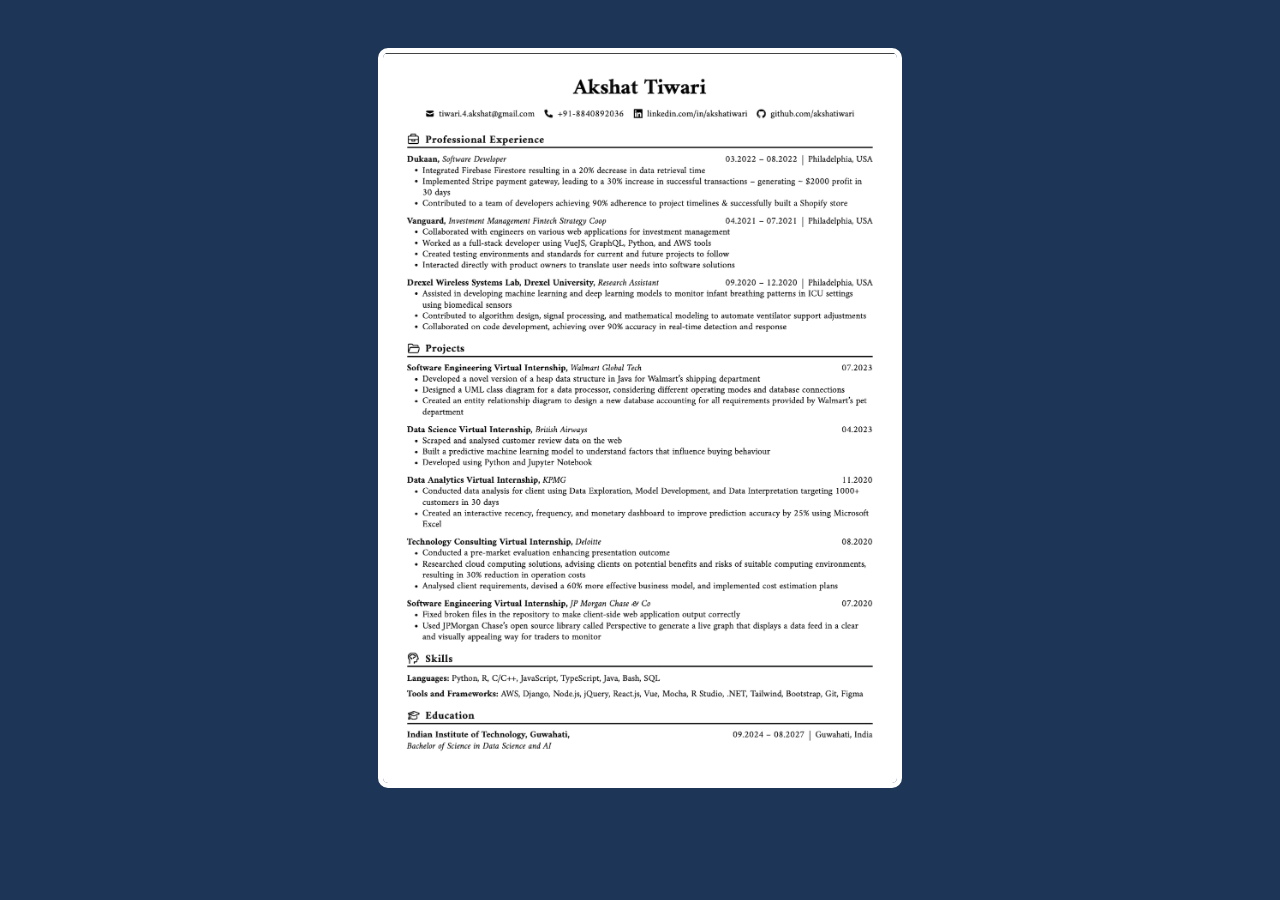
==== main.html @ 9482f32e "portfolio files added" ====
<!DOCTYPE html>
<html lang="en">
<head>
    <meta charset="UTF-8">
    <meta name="viewport" content="width=device-width, initial-scale=1.0">
    <title>My resume</title>
    <link rel="stylesheet" href="main.css">
</head>
<body>
    <img src="rpic.png" alt="Profile picture" class="centered-image">
</body>
</html>
---- main.css ----
body {
    display: flex;
    justify-content: center;
    align-items: center;
    margin: 24px 0 24px 0;
    padding: 24px 0 24px 0;
    background-color: #1d3557; /* Optional: adds a light background color */
}

.centered-image {
    
    /* margin: 200px; */
    /* margin-bottom: 200px; */
    max-width: 550px; /* Adjust as needed */
    height: 730px;
    border: 5px solid #fff; /* White border */
    border-radius: 10px; /* Rounded corners */
    transition: transform 0.3s ease, box-shadow 0.3s ease;
}

.centered-image:hover {
    transform: translateY(-5px);
    box-shadow:
        -2px 5px 5px #a8dadc,
        2px 2px 5px #457b9d;  
}

/* Responsive layout adjustments */
@media screen and (max-width: 768px) {
    body {
        margin: 16px 0;
        padding: 16px 0;
    }

    .centered-image {
        max-width: 90%;
        height: auto;
        max-height: 80vh;
    }
}

@media screen and (max-width: 480px) {
    body {
        margin: 12px 0;
        padding: 12px 0;
    }

    .centered-image {
        max-width: 95%;
        border-width: 3px;
    }
}
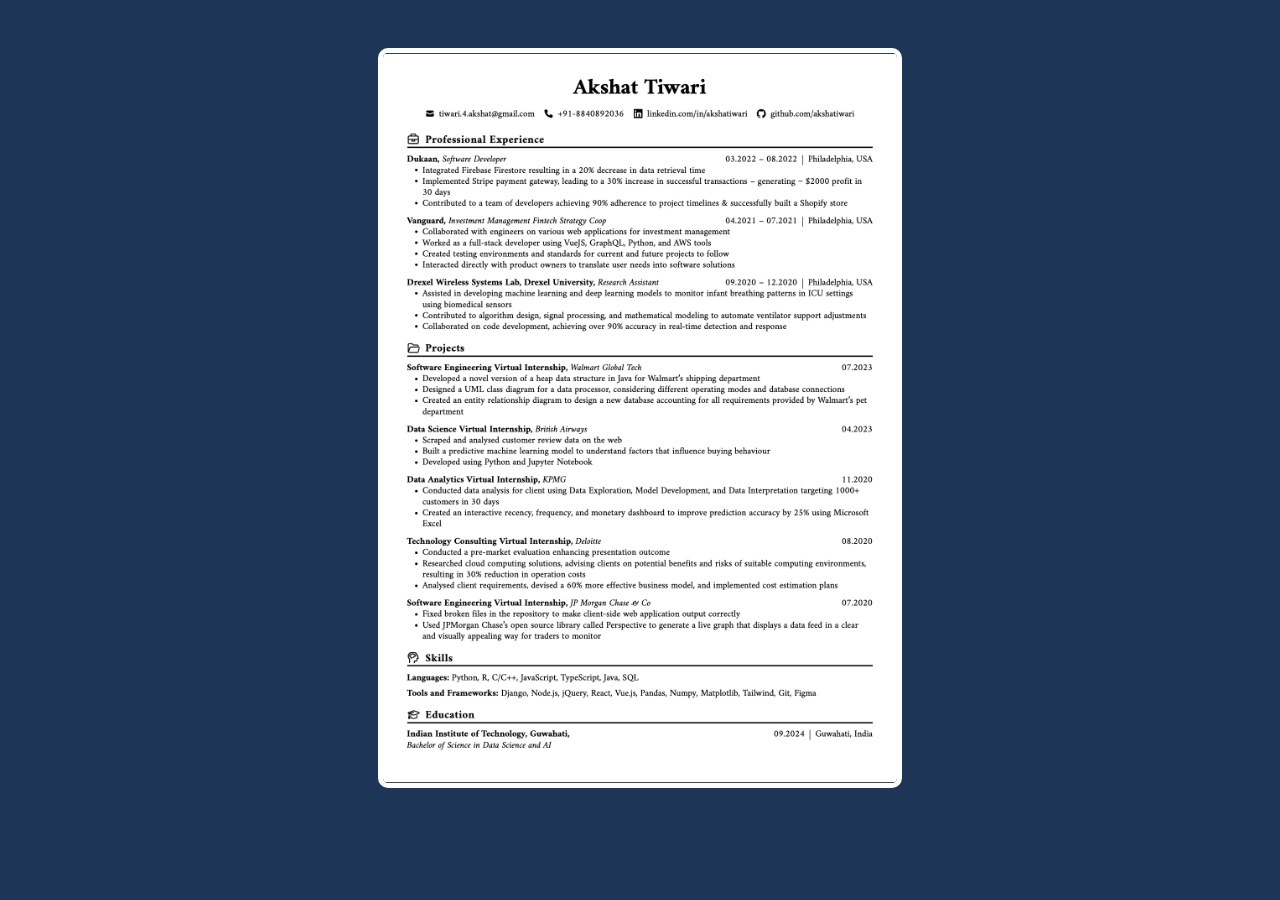
==== commit 974a6741: "added resume update" ====
--- a/main.html
+++ b/main.html
@@ -7,6 +7,6 @@
     <link rel="stylesheet" href="main.css">
 </head>
 <body>
-    <img src="rpic.png" alt="Profile picture" class="centered-image">
+    <img src="r1pic.png" alt="Profile picture" class="centered-image">
 </body>
 </html>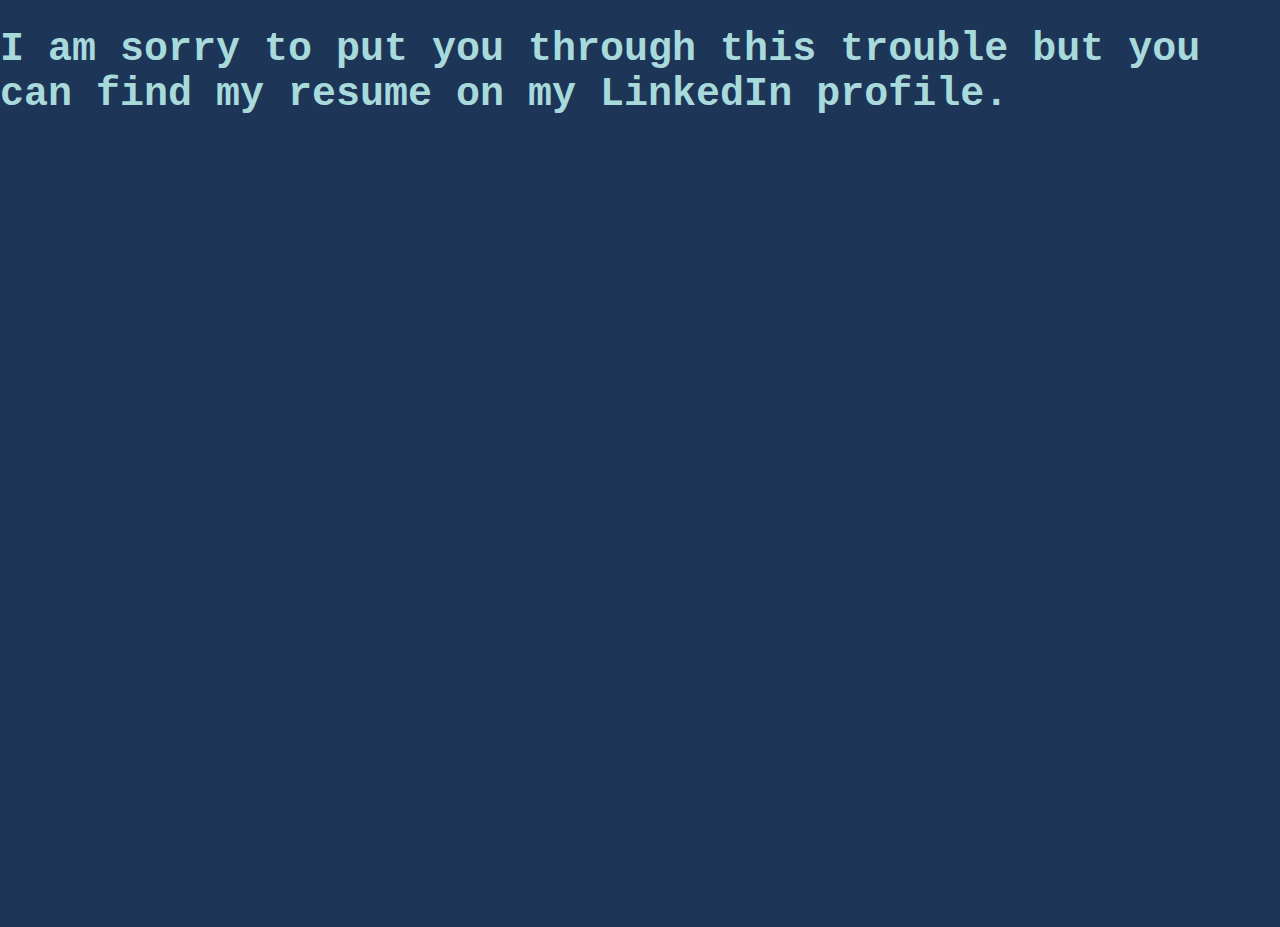
==== commit 1aa45dd5: "changed resume page" ====
--- a/main.html
+++ b/main.html
@@ -1,12 +1,14 @@
 <!DOCTYPE html>
 <html lang="en">
-<head>
-    <meta charset="UTF-8">
-    <meta name="viewport" content="width=device-width, initial-scale=1.0">
+  <head>
+    <meta charset="UTF-8" />
+    <meta name="viewport" content="width=device-width, initial-scale=1.0" />
     <title>My resume</title>
-    <link rel="stylesheet" href="main.css">
-</head>
-<body>
-    <img src="r1pic.png" alt="Profile picture" class="centered-image">
-</body>
-</html>+    <link rel="stylesheet" href="index.css" />
+  </head>
+  <body>
+    <h1 style="align-items: center">
+      I am sorry to put you through this trouble but you can find my resume on my LinkedIn profile.
+    </h1>
+  </body>
+</html>
--- a/index.css
+++ b/index.css
@@ -0,0 +1,94 @@
+#iitg {
+    color: #e63946;
+    text-decoration: none;
+}
+
+h1 {
+    font-size: 2.5rem;
+}
+
+#name {
+    background: linear-gradient(to right, #f72585, #b5179e,#7209b7, #3f37c9, #4361ee, #4895ef, #4cc9f0);
+    -webkit-text-fill-color: transparent;
+    -webkit-background-clip: text;
+    background-clip: text;
+}
+
+main {
+    /* width: auto; */
+    display: flex;
+    flex-direction: column;
+    align-items: center;
+    justify-content: center;
+    flex: 1;
+}
+
+p {
+    font-size: 1.2rem;
+}
+
+html, body {
+    height: 100%;
+    margin: 0;
+    font-family: 'Courier New', Courier, monospace;
+    background-color: #1d3557;
+    color: #a8dadc;
+}
+
+.container {
+    min-height: 100%;
+    display: flex;
+    flex-direction: column;
+}
+
+
+footer {
+    width: auto;
+    background-color: #f1faee;
+    padding: 20px;
+    display: flex;
+    justify-content: space-between;
+    align-items: center;
+    color: #457b9d;
+}
+
+.footer-links {
+    display: flex;
+    gap: 20px;
+
+    a {
+        text-decoration: none;
+        color: #457b9d;
+        padding: 20px;
+    }
+}
+
+.footer-links a:hover {
+    background: linear-gradient(to right, #f72585, #b5179e,#7209b7, #3f37c9, #4361ee, #4895ef, #4cc9f0);
+    -webkit-text-fill-color: transparent;
+    -webkit-background-clip: text;
+    background-clip: text;
+}
+
+.container #resume-button {
+    background-color: #f1faee;
+    color: #457b9d;
+    border: none;
+    border-radius: 5px;
+    padding: 4px 8px;
+    text-decoration: none;
+}
+
+.container #resume-button:hover {
+    background-color: #a8dadc;
+    color: #1d3557;
+    border: 1px solid #1d3557;
+    transition: ease-in-out 0.5s;
+}
+
+#heart {
+    background: linear-gradient(to right, #f72585, #b5179e,#7209b7, #3f37c9, #4361ee, #4895ef, #4cc9f0);
+    -webkit-text-fill-color: transparent;
+    -webkit-background-clip: text;
+    background-clip: text;
+}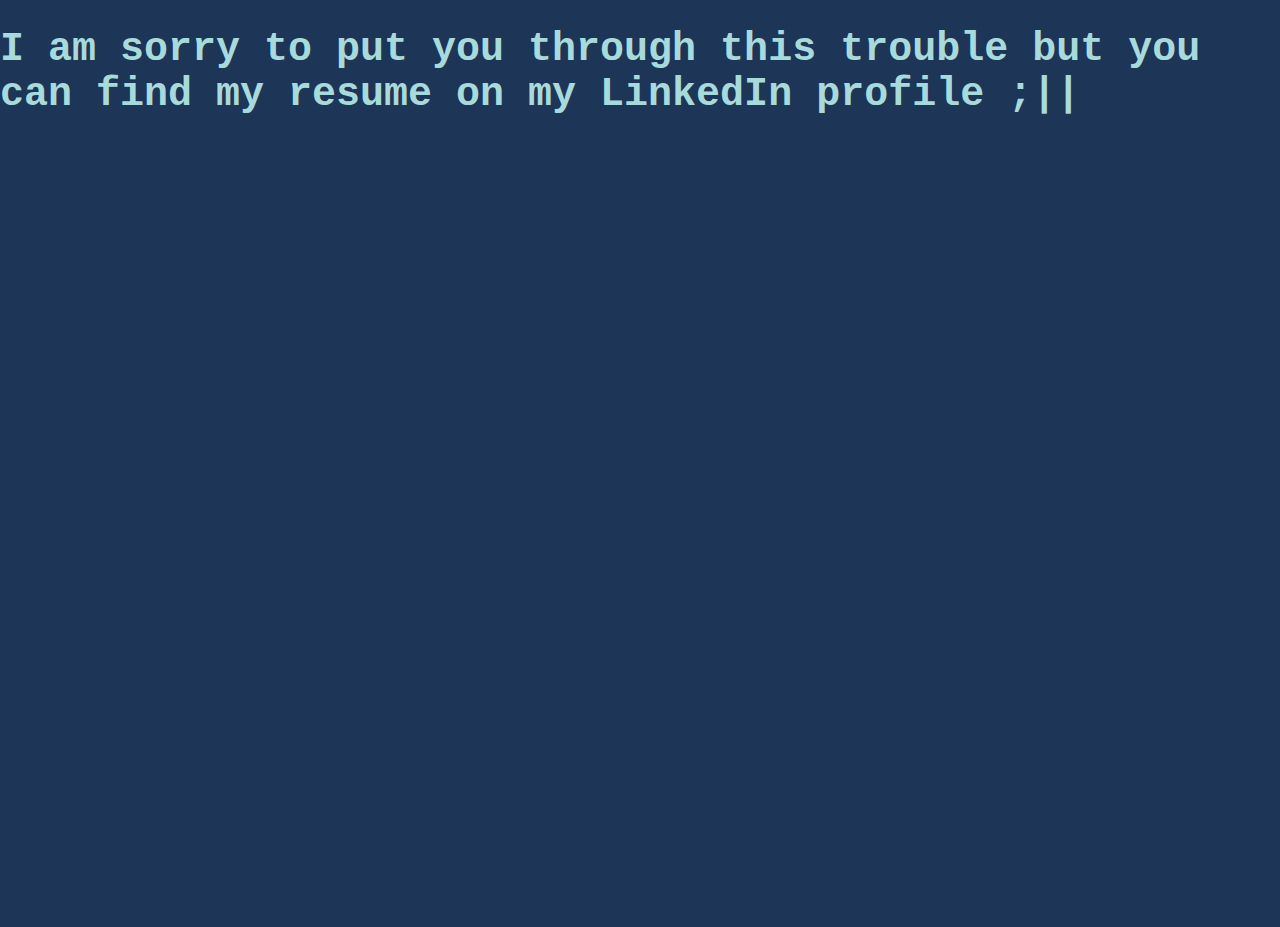
==== commit f1e0c7a9: "added emoticon" ====
--- a/main.html
+++ b/main.html
@@ -8,7 +8,7 @@
   </head>
   <body>
     <h1 style="align-items: center">
-      I am sorry to put you through this trouble but you can find my resume on my LinkedIn profile.
+      I am sorry to put you through this trouble but you can find my resume on my LinkedIn profile ;||
     </h1>
   </body>
 </html>
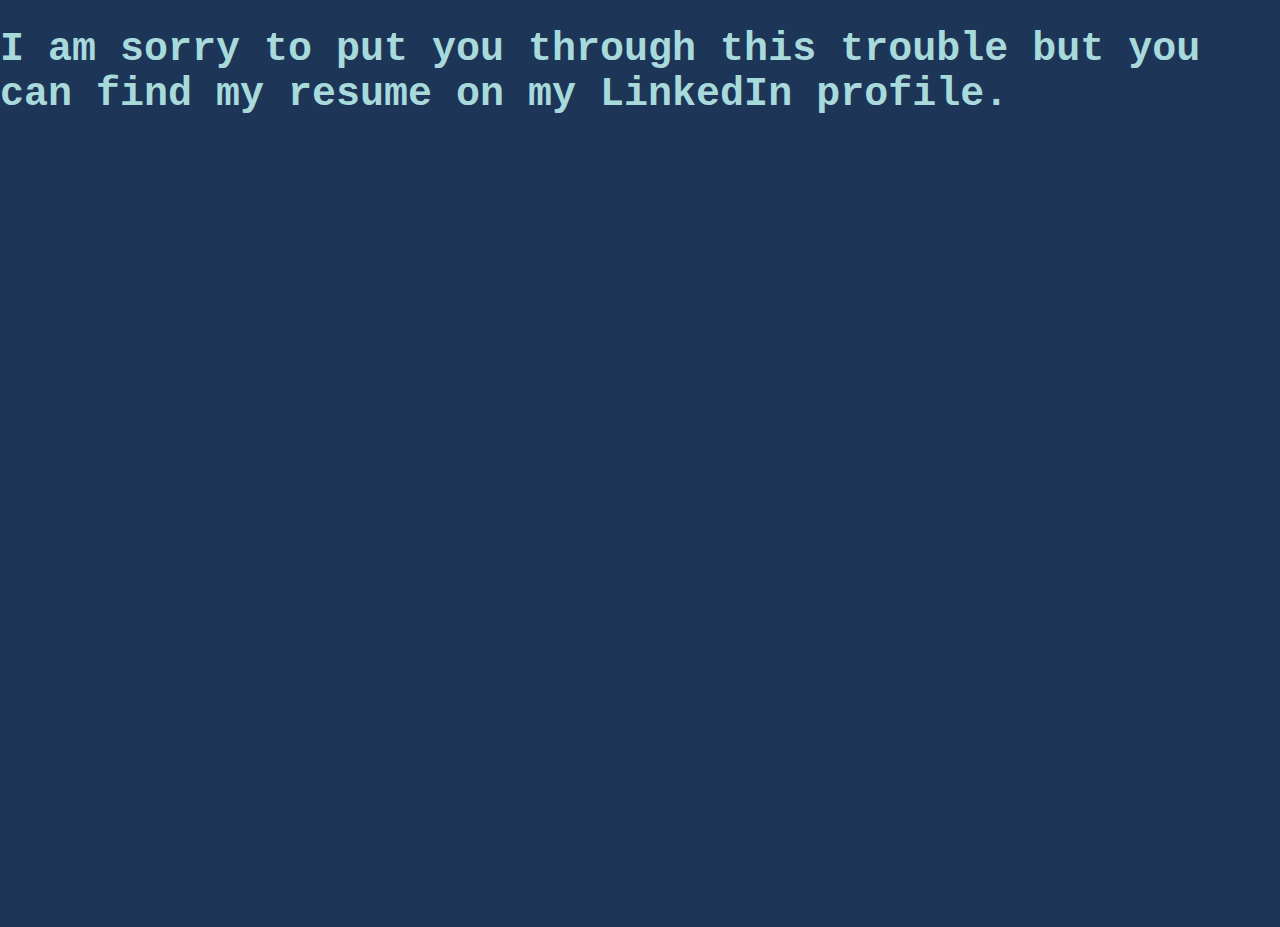
==== commit 9f087b6d: "modifies main" ====
--- a/main.html
+++ b/main.html
@@ -8,7 +8,7 @@
   </head>
   <body>
     <h1 style="align-items: center">
-      I am sorry to put you through this trouble but you can find my resume on my LinkedIn profile ;||
+      I am sorry to put you through this trouble but you can find my resume on my LinkedIn profile.
     </h1>
   </body>
-</html>
+</html>